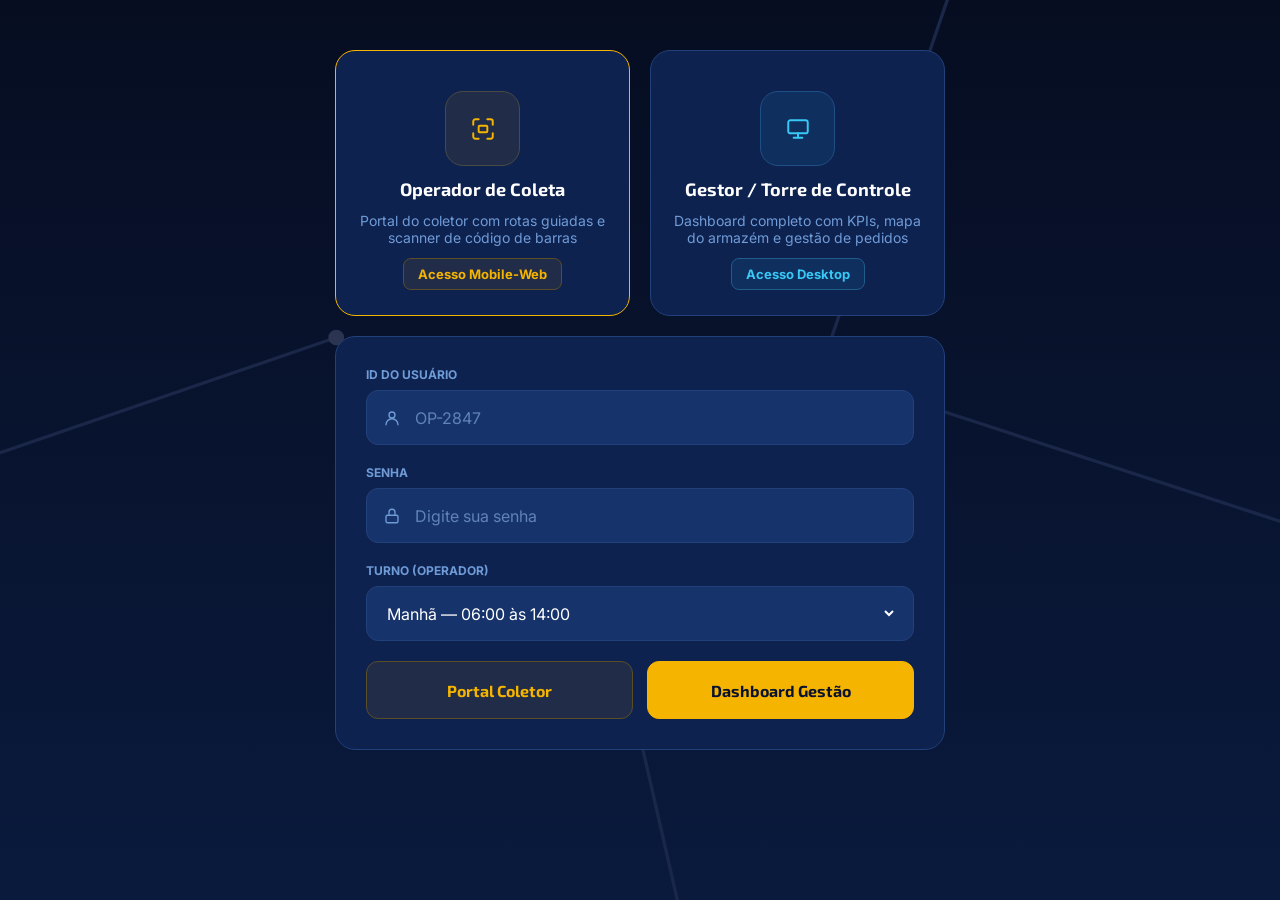
==== index.html @ 1b3ef9bd "Commit_pg" ====
<!DOCTYPE html>
<html lang="pt-BR">
<head>
  <meta charset="UTF-8">
  <meta name="viewport" content="width=device-width, initial-scale=1">
  <title>Acesso ao sistema</title>
  <link rel="preconnect" href="https://fonts.googleapis.com">
  <link rel="preconnect" href="https://fonts.gstatic.com" crossorigin>
  <link href="https://fonts.googleapis.com/css2?family=Exo+2:wght@700;800&family=Inter:wght@400;500;600&display=swap" rel="stylesheet">
  <link rel="stylesheet" href="style.css">
</head>
<body>
  <div class="bg" aria-hidden="true">
    <svg viewBox="0 0 1200 800" preserveAspectRatio="xMidYMid slice">
      <g stroke="currentColor" stroke-width="3" fill="none">
        <path d="M-20 420 L330 300"/><path d="M330 300 L560 480"/>
        <path d="M560 480 L760 330"/><path d="M760 330 L880 -20"/>
        <path d="M560 480 L640 830"/><path d="M760 330 L1220 480"/>
      </g>
      <g fill="#2b3552"><circle cx="760" cy="330" r="11"/><circle cx="330" cy="300" r="7"/><circle cx="560" cy="480" r="7"/></g>
    </svg>
  </div>

  <main class="wrap">
    <section class="roles" aria-label="Tipo de acesso">
      <button type="button" class="role role--gold is-active" data-role="operador" aria-pressed="true">
        <span class="role__icon">
          <svg viewBox="0 0 24 24" width="26" height="26" fill="none" stroke="currentColor" stroke-width="1.8" stroke-linecap="round" stroke-linejoin="round"><path d="M3 8V5a2 2 0 0 1 2-2h3M16 3h3a2 2 0 0 1 2 2v3M21 16v3a2 2 0 0 1-2 2h-3M8 21H5a2 2 0 0 1-2-2v-3"/><rect x="8" y="9" width="8" height="6" rx="1"/></svg>
        </span>
        <h2>Operador de Coleta</h2>
        <p>Portal do coletor com rotas guiadas e scanner de código de barras</p>
        <span class="tag">Acesso Mobile-Web</span>
      </button>

      <button type="button" class="role role--cyan" data-role="gestor" aria-pressed="false">
        <span class="role__icon">
          <svg viewBox="0 0 24 24" width="26" height="26" fill="none" stroke="currentColor" stroke-width="1.8" stroke-linecap="round" stroke-linejoin="round"><rect x="3" y="4" width="18" height="12" rx="2"/><path d="M8 20h8M12 16v4"/></svg>
        </span>
        <h2>Gestor / Torre de Controle</h2>
        <p>Dashboard completo com KPIs, mapa do armazém e gestão de pedidos</p>
        <span class="tag">Acesso Desktop</span>
      </button>
    </section>

    <form id="loginForm" class="panel" novalidate>
      <div class="field">
        <label for="usuario">ID do usuário</label>
        <div class="input">
          <svg viewBox="0 0 24 24" width="18" height="18" fill="none" stroke="currentColor" stroke-width="1.8" stroke-linecap="round" stroke-linejoin="round"><circle cx="12" cy="8" r="4"/><path d="M4 21a8 8 0 0 1 16 0"/></svg>
          <input id="usuario" type="text" placeholder="OP-2847" autocomplete="username" required>
        </div>
      </div>

      <div class="field">
        <label for="senha">Senha</label>
        <div class="input">
          <svg viewBox="0 0 24 24" width="18" height="18" fill="none" stroke="currentColor" stroke-width="1.8" stroke-linecap="round" stroke-linejoin="round"><rect x="4" y="11" width="16" height="10" rx="2"/><path d="M8 11V7a4 4 0 0 1 8 0v4"/></svg>
          <input id="senha" type="password" placeholder="Digite sua senha" autocomplete="current-password" required>
        </div>
      </div>

      <div class="field" id="turnoField">
        <label for="turno">Turno (operador)</label>
        <div class="input input--select">
          <select id="turno">
            <option>Manhã — 06:00 às 14:00</option>
            <option>Tarde — 14:00 às 22:00</option>
            <option>Noite — 22:00 às 06:00</option>
          </select>
        </div>
      </div>

      <p id="erro" class="erro" role="alert" hidden></p>

      <div class="actions">
        <button type="submit" class="btn btn--ghost" data-destino="operador">Portal Coletor</button>
        <button type="submit" class="btn btn--primary" data-destino="gestor">Dashboard Gestão</button>
      </div>
    </form>
  </main>

  <script src="script.js"></script>
</body>
</html>
---- style.css ----
/* ---------- config geral ---------- */
* {
  box-sizing: border-box;
  margin: 0;
}

body {
  min-height: 100vh;
  font-family: 'Inter', Arial, sans-serif;
  color: white;
  background: linear-gradient(#060d21, #0a1a3d);
  background-attachment: fixed;
}

/* fundo com as linhas (svg) */
.bg {
  position: fixed;
  top: 0;
  left: 0;
  width: 100%;
  height: 100%;
  color: #1a2748;
  z-index: 0;
}

.bg svg {
  width: 100%;
  height: 100%;
}

/* caixa que segura tudo no meio da tela */
.wrap {
  position: relative;
  z-index: 1;
  max-width: 650px;
  margin: 0 auto;
  padding: 50px 20px;
}

/* ---------- cards de operador / gestor ---------- */
.roles {
  display: flex;
  gap: 20px;
  margin-bottom: 20px;
}

.role {
  flex: 1;
  display: flex;
  flex-direction: column;
  align-items: center;
  gap: 12px;
  padding: 40px 20px 25px 20px;
  text-align: center;
  color: white;
  font-family: inherit;
  cursor: pointer;
  background: #0e2250;
  border: 1px solid #22407a;
  border-radius: 20px;
}

.role:hover {
  border-color: #6f9bd6;
}

.role h2 {
  font-family: 'Exo 2', Arial, sans-serif;
  font-size: 18px;
}

.role p {
  font-size: 14px;
  color: #6f9bd6;
}

.role__icon {
  width: 75px;
  height: 75px;
  display: flex;
  align-items: center;
  justify-content: center;
  border-radius: 18px;
  border: 1px solid;
}

.tag {
  margin-top: auto;
  padding: 7px 14px;
  font-size: 13px;
  font-weight: bold;
  border-radius: 8px;
  border: 1px solid;
}

/* cor amarela (operador) */
.role--gold .role__icon {
  color: #f5b400;
  background: #212c48;
  border-color: #4a4a45;
}

.role--gold .tag {
  color: #f5b400;
  background: #212c48;
  border-color: #5a4d27;
}

/* cor azul (gestor) */
.role--cyan .role__icon {
  color: #38c8f5;
  background: #0f2f5e;
  border-color: #1f4f86;
}

.role--cyan .tag {
  color: #38c8f5;
  background: #0f2f5e;
  border-color: #1f5c8a;
}

/* quando o card ta selecionado */
.role.is-active.role--gold {
  border-color: #f5b400;
}

.role.is-active.role--cyan {
  border-color: #38c8f5;
}

/* ---------- formulario ---------- */
.panel {
  padding: 30px;
  background: #0e2250;
  border: 1px solid #22407a;
  border-radius: 20px;
}

.field {
  margin-bottom: 20px;
}

.field[hidden] {
  display: none;
}

label {
  display: block;
  margin-bottom: 8px;
  font-size: 12px;
  font-weight: bold;
  text-transform: uppercase;
  color: #6f9bd6;
}

.input {
  display: flex;
  align-items: center;
  gap: 12px;
  height: 55px;
  padding: 0 16px;
  color: #6f9bd6;
  background: #17336b;
  border: 1px solid #22407a;
  border-radius: 12px;
}

.input:focus-within {
  border-color: #f5b400;
}

.input input,
.input select {
  flex: 1;
  height: 100%;
  font-family: inherit;
  font-size: 16px;
  color: white;
  background: none;
  border: none;
  outline: none;
}

.input input::placeholder {
  color: #5f83b8;
}

.input select option {
  background: #17336b;
}

.erro {
  margin-bottom: 15px;
  font-size: 14px;
  color: #ff8a8a;
}

/* ---------- botoes ---------- */
.actions {
  display: flex;
  gap: 14px;
}

.btn {
  flex: 1;
  height: 58px;
  font-family: 'Exo 2', Arial, sans-serif;
  font-size: 16px;
  font-weight: bold;
  cursor: pointer;
  border-radius: 12px;
  border: 1px solid;
}

.btn:disabled {
  opacity: 0.6;
}

.btn--ghost {
  color: #f5b400;
  background: #212c48;
  border-color: #5a4d27;
}

.btn--primary {
  color: #0a1330;
  background: #f5b400;
  border-color: #f5b400;
}

.btn:hover {
  opacity: 0.85;
}

/* ---------- celular ---------- */
@media (max-width: 560px) {
  .roles,
  .actions {
    flex-direction: column;
  }
}
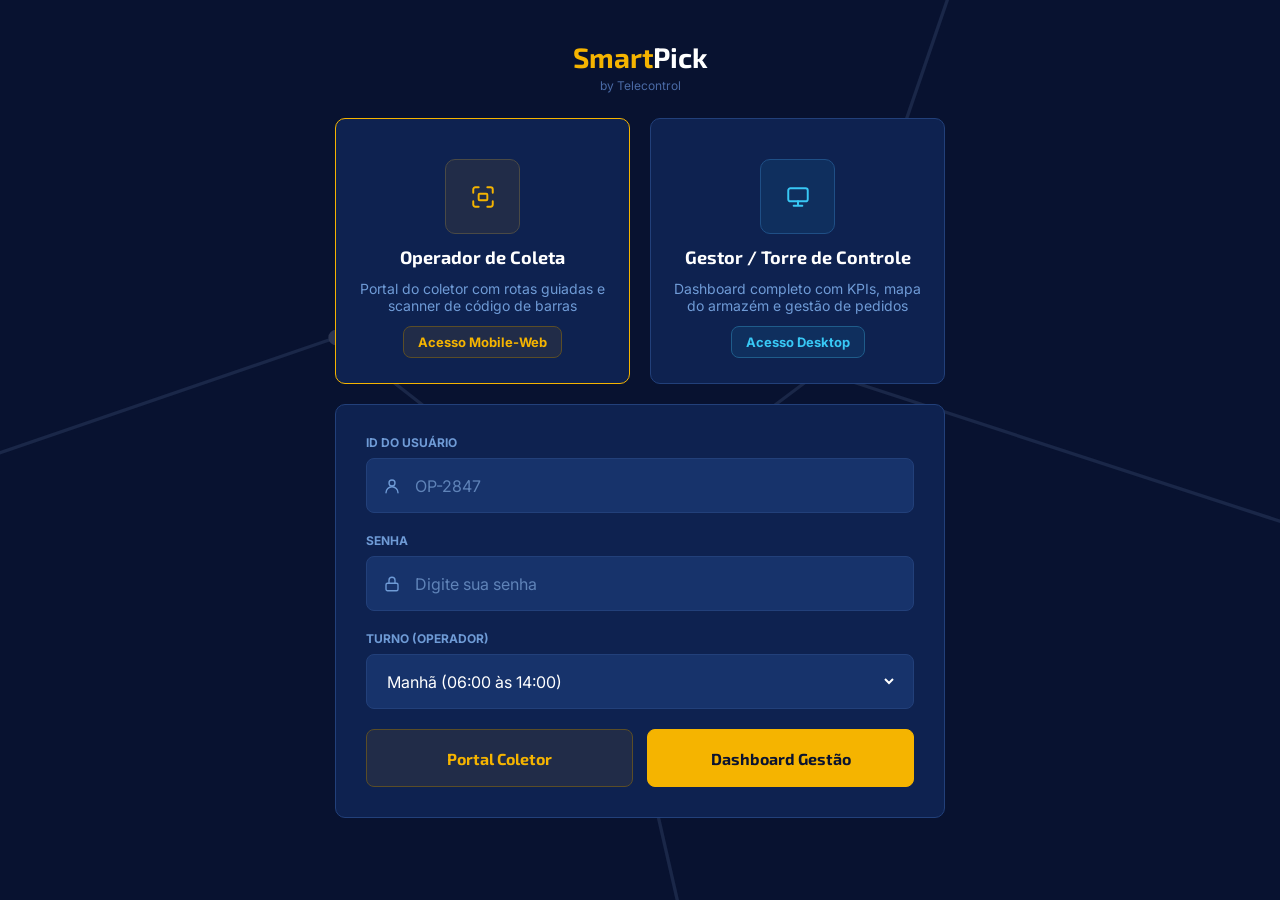
==== commit a1c4e70e: "Adiciona o Portal do Coletor e refaz o mapa do armazém" ====
--- a/index.html
+++ b/index.html
@@ -22,6 +22,8 @@
   </div>
 
   <main class="wrap">
+    <div class="marca"><h1><span>Smart</span>Pick</h1><small>by Telecontrol</small></div>
+
     <section class="roles" aria-label="Tipo de acesso">
       <button type="button" class="role role--gold is-active" data-role="operador" aria-pressed="true">
         <span class="role__icon">
@@ -63,9 +65,9 @@
         <label for="turno">Turno (operador)</label>
         <div class="input input--select">
           <select id="turno">
-            <option>Manhã — 06:00 às 14:00</option>
-            <option>Tarde — 14:00 às 22:00</option>
-            <option>Noite — 22:00 às 06:00</option>
+            <option>Manhã (06:00 às 14:00)</option>
+            <option>Tarde (14:00 às 22:00)</option>
+            <option>Noite (22:00 às 06:00)</option>
           </select>
         </div>
       </div>
--- a/style.css
+++ b/style.css
@@ -1,4 +1,3 @@
-/* ---------- config geral ---------- */
 * {
   box-sizing: border-box;
   margin: 0;
@@ -8,11 +7,9 @@
   min-height: 100vh;
   font-family: 'Inter', Arial, sans-serif;
   color: white;
-  background: linear-gradient(#060d21, #0a1a3d);
-  background-attachment: fixed;
-}
-
-/* fundo com as linhas (svg) */
+  background: #081230;
+}
+
 .bg {
   position: fixed;
   top: 0;
@@ -28,16 +25,33 @@
   height: 100%;
 }
 
-/* caixa que segura tudo no meio da tela */
 .wrap {
   position: relative;
   z-index: 1;
   max-width: 650px;
   margin: 0 auto;
-  padding: 50px 20px;
-}
-
-/* ---------- cards de operador / gestor ---------- */
+  padding: 40px 20px;
+}
+
+.marca {
+  margin-bottom: 24px;
+  text-align: center;
+}
+
+.marca h1 {
+  font-family: 'Exo 2', Arial, sans-serif;
+  font-size: 28px;
+}
+
+.marca h1 span {
+  color: #f5b400;
+}
+
+.marca small {
+  font-size: 12px;
+  color: #4a6aa5;
+}
+
 .roles {
   display: flex;
   gap: 20px;
@@ -57,7 +71,7 @@
   cursor: pointer;
   background: #0e2250;
   border: 1px solid #22407a;
-  border-radius: 20px;
+  border-radius: 10px;
 }
 
 .role:hover {
@@ -80,7 +94,7 @@
   display: flex;
   align-items: center;
   justify-content: center;
-  border-radius: 18px;
+  border-radius: 10px;
   border: 1px solid;
 }
 
@@ -93,7 +107,6 @@
   border: 1px solid;
 }
 
-/* cor amarela (operador) */
 .role--gold .role__icon {
   color: #f5b400;
   background: #212c48;
@@ -106,7 +119,6 @@
   border-color: #5a4d27;
 }
 
-/* cor azul (gestor) */
 .role--cyan .role__icon {
   color: #38c8f5;
   background: #0f2f5e;
@@ -119,7 +131,6 @@
   border-color: #1f5c8a;
 }
 
-/* quando o card ta selecionado */
 .role.is-active.role--gold {
   border-color: #f5b400;
 }
@@ -128,12 +139,11 @@
   border-color: #38c8f5;
 }
 
-/* ---------- formulario ---------- */
 .panel {
   padding: 30px;
   background: #0e2250;
   border: 1px solid #22407a;
-  border-radius: 20px;
+  border-radius: 10px;
 }
 
 .field {
@@ -162,7 +172,7 @@
   color: #6f9bd6;
   background: #17336b;
   border: 1px solid #22407a;
-  border-radius: 12px;
+  border-radius: 8px;
 }
 
 .input:focus-within {
@@ -195,7 +205,6 @@
   color: #ff8a8a;
 }
 
-/* ---------- botoes ---------- */
 .actions {
   display: flex;
   gap: 14px;
@@ -208,7 +217,7 @@
   font-size: 16px;
   font-weight: bold;
   cursor: pointer;
-  border-radius: 12px;
+  border-radius: 8px;
   border: 1px solid;
 }
 
@@ -232,10 +241,9 @@
   opacity: 0.85;
 }
 
-/* ---------- celular ---------- */
 @media (max-width: 560px) {
   .roles,
   .actions {
     flex-direction: column;
   }
-}+}
